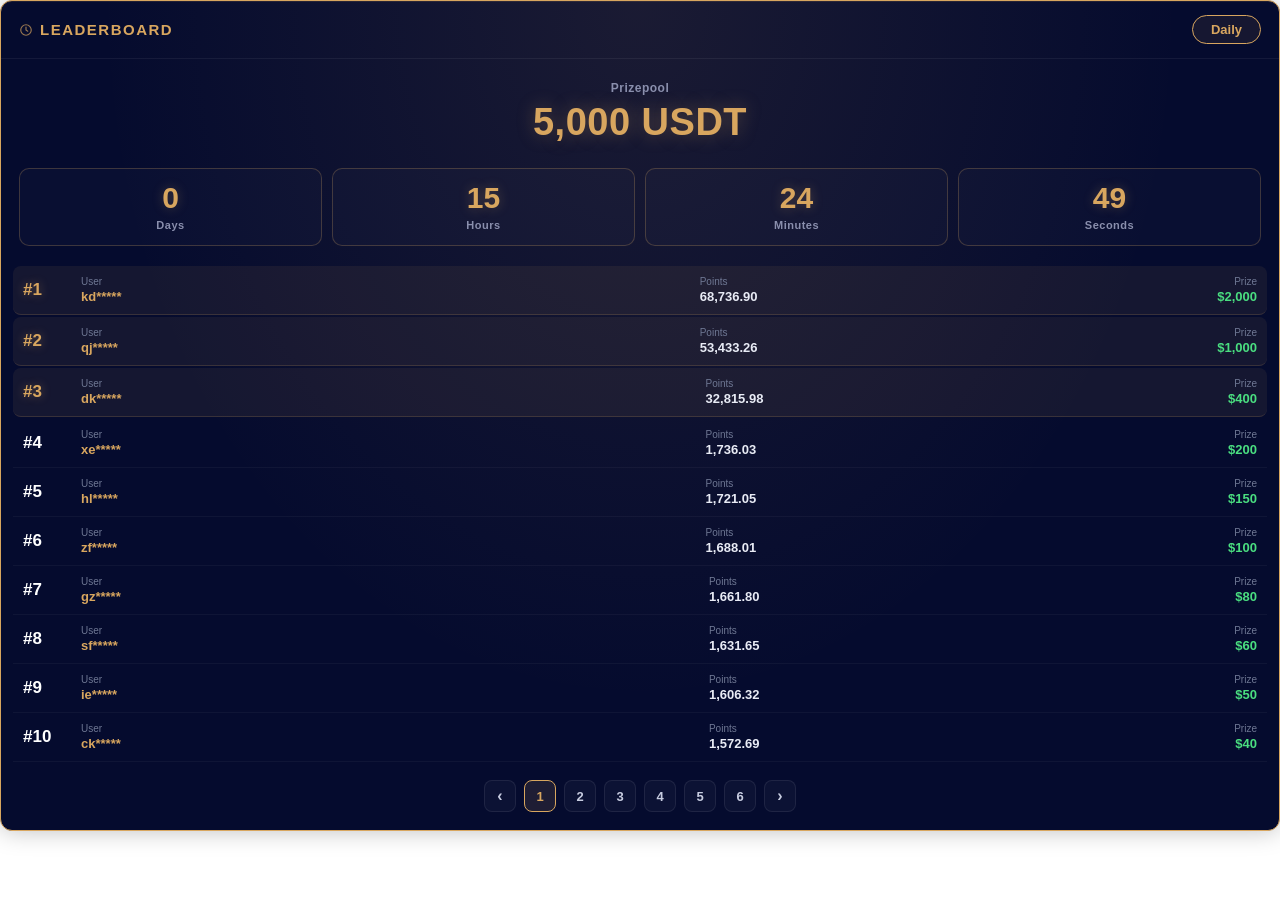
==== leaderboard.html @ 897c6dd2 "Add daily leaderboard page with random winners and countdown" ====
<!doctype html>
<html lang="en">
  <head>
    <meta charset="UTF-8" />
    <meta name="viewport" content="width=device-width, initial-scale=1.0" />
    <title>Leaderboard</title>
    <style>
      * {
        box-sizing: border-box;
        margin: 0;
        padding: 0;
      }

      html,
      body {
        width: 100%;
        min-height: 100%;
      }

      body {
        font-family: -apple-system, BlinkMacSystemFont, "Segoe UI", sans-serif;
        background: transparent;
        color: #fff;
      }

      .board {
        position: relative;
        background:
          radial-gradient(
            ellipse at top,
            rgba(216, 166, 95, 0.1) 0%,
            transparent 60%
          ),
          #050b2e;
        border: 1px solid #d8a65f;
        border-radius: 12px;
        overflow: hidden;
        width: 100%;
        min-height: 100%;
        display: flex;
        flex-direction: column;
        box-shadow:
          inset 0 1px 0 rgba(216, 166, 95, 0.12),
          0 0 24px rgba(0, 0, 0, 0.25);
      }

      /* ---------- Header ---------- */
      .board-header {
        display: flex;
        align-items: center;
        justify-content: space-between;
        gap: 12px;
        padding: clamp(10px, 2vw, 14px) clamp(12px, 3vw, 18px);
        border-bottom: 1px solid rgba(255, 255, 255, 0.06);
      }

      .board-title {
        display: flex;
        align-items: center;
        gap: 7px;
        font-size: clamp(12px, 2.8vw, 15px);
        font-weight: 700;
        letter-spacing: 1.5px;
        color: #d8a65f;
        text-transform: uppercase;
      }

      .board-title svg {
        width: 14px;
        height: 14px;
        stroke: #d8a65f;
        opacity: 0.7;
      }

      .daily-pill {
        font-size: clamp(11px, 2.4vw, 13px);
        font-weight: 600;
        color: #d8a65f;
        background: rgba(216, 166, 95, 0.08);
        border: 1px solid #d8a65f;
        border-radius: 999px;
        padding: clamp(4px, 1vw, 6px) clamp(12px, 3vw, 18px);
      }

      /* ---------- Prizepool ---------- */
      .prizepool {
        text-align: center;
        padding: clamp(14px, 3vw, 22px) 0 clamp(8px, 2vw, 12px);
      }

      .prizepool .label {
        font-size: clamp(10px, 2.2vw, 12px);
        font-weight: 600;
        letter-spacing: 0.5px;
        color: #8a8fad;
        margin-bottom: 6px;
      }

      .prizepool .amount {
        font-size: clamp(26px, 7vw, 38px);
        font-weight: 800;
        letter-spacing: 0.5px;
        color: #d8a65f;
        text-shadow: 0 0 18px rgba(216, 166, 95, 0.35);
      }

      /* ---------- Countdown ---------- */
      .countdown {
        display: grid;
        grid-template-columns: repeat(4, 1fr);
        gap: clamp(6px, 1.6vw, 10px);
        padding: clamp(8px, 2vw, 12px) clamp(12px, 3vw, 18px) clamp(14px, 3vw, 20px);
      }

      .cd-box {
        background: rgba(255, 255, 255, 0.02);
        border: 1px solid rgba(216, 166, 95, 0.25);
        border-radius: 10px;
        padding: clamp(8px, 2vw, 14px) 4px;
        text-align: center;
      }

      .cd-num {
        font-size: clamp(20px, 5.5vw, 30px);
        font-weight: 800;
        color: #d8a65f;
        line-height: 1;
        text-shadow: 0 0 12px rgba(216, 166, 95, 0.3);
      }

      .cd-label {
        margin-top: 6px;
        font-size: clamp(9px, 2vw, 11px);
        font-weight: 600;
        letter-spacing: 0.5px;
        color: #8a8fad;
      }

      /* ---------- List ---------- */
      .list {
        display: flex;
        flex-direction: column;
        padding: 0 clamp(8px, 2vw, 12px);
      }

      .row {
        display: grid;
        grid-template-columns: clamp(34px, 9vw, 46px) 1.2fr 1fr auto;
        align-items: center;
        gap: clamp(6px, 1.6vw, 12px);
        padding: clamp(7px, 1.6vw, 10px) clamp(6px, 1.5vw, 10px);
        border-bottom: 1px solid rgba(255, 255, 255, 0.04);
      }

      .row.top {
        background: rgba(216, 166, 95, 0.08);
        border-radius: 8px;
        border-bottom: 1px solid rgba(216, 166, 95, 0.18);
        margin-bottom: 2px;
      }

      .rank {
        font-size: clamp(13px, 3vw, 17px);
        font-weight: 800;
        color: #fff;
      }
      .row.top .rank {
        color: #d8a65f;
        text-shadow: 0 0 10px rgba(216, 166, 95, 0.4);
      }

      .cell-label {
        font-size: clamp(8px, 1.8vw, 10px);
        font-weight: 500;
        color: #6f7894;
        margin-bottom: 2px;
      }

      .cell-value {
        font-size: clamp(11px, 2.5vw, 13px);
        font-weight: 700;
        color: #e8ebf5;
        white-space: nowrap;
      }

      .col-user .cell-value {
        color: #d8a65f;
      }

      .col-prize {
        text-align: right;
      }
      .col-prize .cell-label {
        text-align: right;
      }
      .col-prize .cell-value {
        color: #4ade80;
      }

      /* ---------- Pagination ---------- */
      .pagination {
        display: flex;
        align-items: center;
        justify-content: center;
        gap: clamp(4px, 1.4vw, 8px);
        padding: clamp(12px, 3vw, 18px);
      }

      .page-btn {
        min-width: clamp(26px, 7vw, 32px);
        height: clamp(26px, 7vw, 32px);
        display: flex;
        align-items: center;
        justify-content: center;
        font-size: clamp(11px, 2.4vw, 13px);
        font-weight: 600;
        color: #c7cce0;
        background: rgba(255, 255, 255, 0.03);
        border: 1px solid rgba(255, 255, 255, 0.08);
        border-radius: 8px;
        cursor: pointer;
        user-select: none;
        transition: all 0.15s ease;
      }

      .page-btn:hover {
        border-color: rgba(216, 166, 95, 0.5);
        color: #fff;
      }

      .page-btn.active {
        background: rgba(216, 166, 95, 0.12);
        border-color: #d8a65f;
        color: #d8a65f;
      }

      .page-btn.arrow {
        font-size: clamp(13px, 3vw, 16px);
      }
    </style>
  </head>
  <body>
    <div class="board">
      <div class="board-header">
        <div class="board-title">
          <svg viewBox="0 0 24 24" fill="none" stroke-width="2"
            stroke-linecap="round" stroke-linejoin="round">
            <circle cx="12" cy="12" r="9" />
            <path d="M12 7v5l3 2" />
          </svg>
          Leaderboard
        </div>
        <div class="daily-pill">Daily</div>
      </div>

      <div class="prizepool">
        <div class="label">Prizepool</div>
        <div class="amount">5,000 USDT</div>
      </div>

      <div class="countdown">
        <div class="cd-box">
          <div class="cd-num" id="cd-days">0</div>
          <div class="cd-label">Days</div>
        </div>
        <div class="cd-box">
          <div class="cd-num" id="cd-hours">00</div>
          <div class="cd-label">Hours</div>
        </div>
        <div class="cd-box">
          <div class="cd-num" id="cd-mins">00</div>
          <div class="cd-label">Minutes</div>
        </div>
        <div class="cd-box">
          <div class="cd-num" id="cd-secs">00</div>
          <div class="cd-label">Seconds</div>
        </div>
      </div>

      <div class="list" id="list"></div>

      <div class="pagination" id="pagination"></div>
    </div>

    <script>
      const TOTAL = 60; // total ranked winners
      const PER_PAGE = 10;
      const PAGES = 6;
      const TR_OFFSET = 3 * 60 * 60 * 1000; // Turkey = UTC+3 (no DST)

      let entries = [];
      let currentPage = 1;
      let resetAt = nextResetTime();

      // ---------- helpers ----------
      function rand(min, max) {
        return Math.random() * (max - min) + min;
      }

      function randLetter() {
        return String.fromCharCode(97 + Math.floor(Math.random() * 26));
      }

      function maskName() {
        return randLetter() + randLetter() + "*****";
      }

      function prizeFor(rank) {
        const map = { 1: 2000, 2: 1000, 3: 400, 4: 200, 5: 150, 6: 100, 7: 80, 8: 60, 9: 50, 10: 40 };
        return map[rank] || 40;
      }

      function fmtPoints(n) {
        return n.toLocaleString("en-US", {
          minimumFractionDigits: 2,
          maximumFractionDigits: 2,
        });
      }

      function pad2(n) {
        return String(n).padStart(2, "0");
      }

      // ---------- data ----------
      function generateEntries() {
        const points = [];

        // Top 3 — much higher, descending
        let p = rand(60000, 70000);
        for (let i = 0; i < 3; i++) {
          points.push(p);
          p -= rand(15000, 24000);
        }

        // The rest — descending with a floor
        let q = rand(1700, 2000);
        for (let i = 3; i < TOTAL; i++) {
          points.push(q);
          q -= rand(12, 45);
          if (q < 300) q = rand(300, 520);
        }

        entries = points.map((pt, idx) => ({
          rank: idx + 1,
          name: maskName(),
          points: Math.max(pt, 0),
          prize: prizeFor(idx + 1),
        }));
      }

      // ---------- render ----------
      function rowHTML(e, isTop) {
        return `
          <div class="row${isTop ? " top" : ""}">
            <div class="rank">#${e.rank}</div>
            <div class="col-user">
              <div class="cell-label">User</div>
              <div class="cell-value">${e.name}</div>
            </div>
            <div class="col-points">
              <div class="cell-label">Points</div>
              <div class="cell-value">${fmtPoints(e.points)}</div>
            </div>
            <div class="col-prize">
              <div class="cell-label">Prize</div>
              <div class="cell-value">$${e.prize.toLocaleString("en-US")}</div>
            </div>
          </div>`;
      }

      function renderList() {
        const list = document.getElementById("list");
        let html = "";

        // Top 3 podium — always pinned
        for (let i = 0; i < 3; i++) html += rowHTML(entries[i], true);

        // Current page slice, skipping the pinned top 3
        const start = (currentPage - 1) * PER_PAGE;
        const slice = entries.slice(start, start + PER_PAGE);
        for (const e of slice) {
          if (e.rank > 3) html += rowHTML(e, false);
        }

        list.innerHTML = html;
      }

      function renderPagination() {
        const pag = document.getElementById("pagination");
        let html = `<div class="page-btn arrow" data-go="prev">&lsaquo;</div>`;
        for (let p = 1; p <= PAGES; p++) {
          html += `<div class="page-btn${p === currentPage ? " active" : ""}" data-page="${p}">${p}</div>`;
        }
        html += `<div class="page-btn arrow" data-go="next">&rsaquo;</div>`;
        pag.innerHTML = html;

        pag.querySelectorAll(".page-btn").forEach((btn) => {
          btn.addEventListener("click", () => {
            if (btn.dataset.page) currentPage = Number(btn.dataset.page);
            else if (btn.dataset.go === "prev") currentPage = Math.max(1, currentPage - 1);
            else if (btn.dataset.go === "next") currentPage = Math.min(PAGES, currentPage + 1);
            renderList();
            renderPagination();
          });
        });
      }

      // ---------- countdown (resets daily at Turkey 00:00) ----------
      function nextResetTime() {
        const ist = new Date(Date.now() + TR_OFFSET);
        const target = Date.UTC(
          ist.getUTCFullYear(),
          ist.getUTCMonth(),
          ist.getUTCDate() + 1,
          0, 0, 0, 0,
        );
        return target - TR_OFFSET;
      }

      function tick() {
        let diff = resetAt - Date.now();

        if (diff <= 0) {
          // New day — regenerate the list and reset the timer
          generateEntries();
          currentPage = 1;
          resetAt = nextResetTime();
          diff = resetAt - Date.now();
          renderList();
          renderPagination();
        }

        const totalSec = Math.floor(diff / 1000);
        document.getElementById("cd-days").textContent = Math.floor(totalSec / 86400);
        document.getElementById("cd-hours").textContent = pad2(Math.floor(totalSec / 3600) % 24);
        document.getElementById("cd-mins").textContent = pad2(Math.floor(totalSec / 60) % 60);
        document.getElementById("cd-secs").textContent = pad2(totalSec % 60);
      }

      // ---------- init ----------
      generateEntries();
      renderList();
      renderPagination();
      tick();
      setInterval(tick, 1000);
    </script>
  </body>
</html>
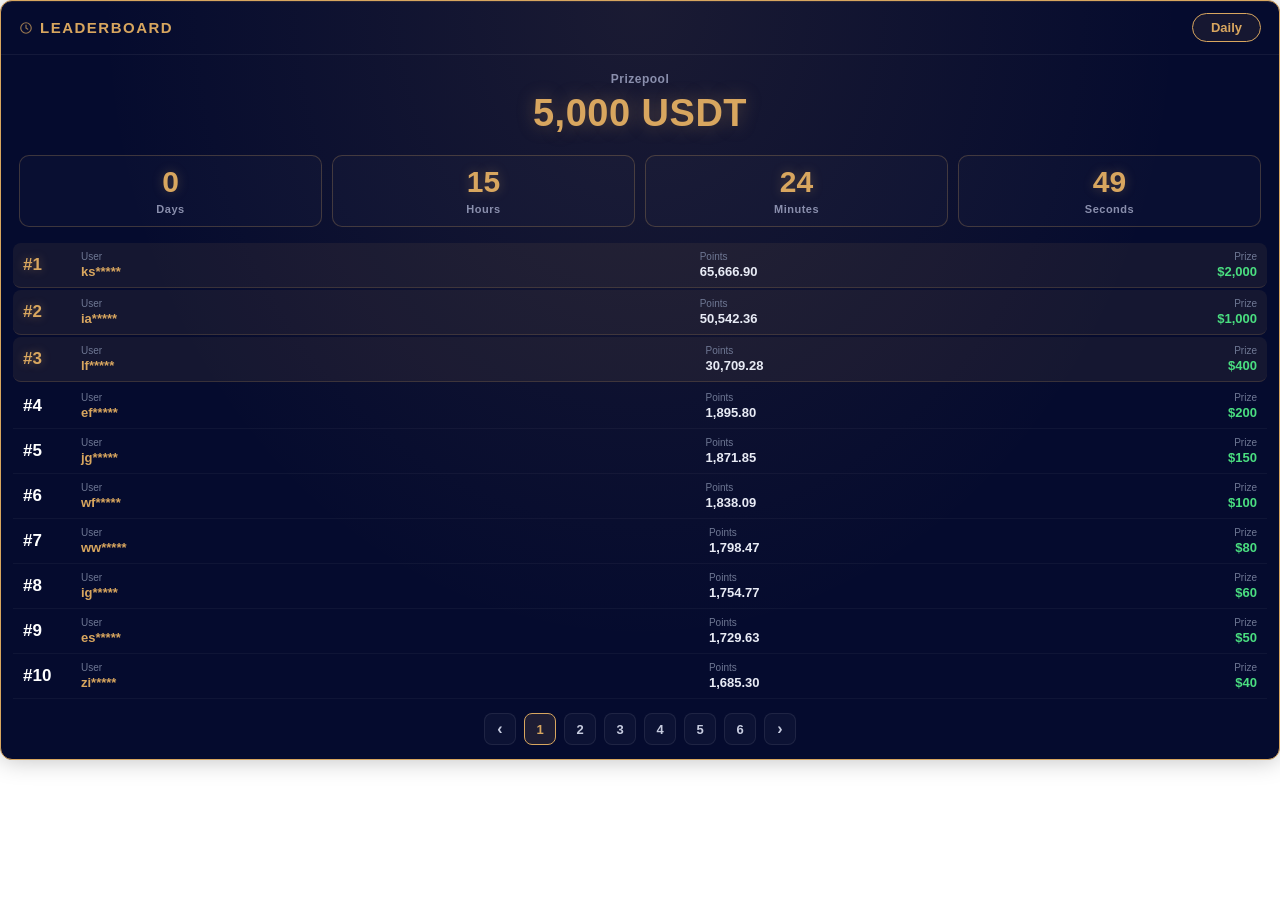
==== commit 4a4d819f: "Tighten leaderboard heights and spacing" ====
--- a/leaderboard.html
+++ b/leaderboard.html
@@ -50,7 +50,7 @@
         align-items: center;
         justify-content: space-between;
         gap: 12px;
-        padding: clamp(10px, 2vw, 14px) clamp(12px, 3vw, 18px);
+        padding: clamp(8px, 1.7vw, 12px) clamp(12px, 3vw, 18px);
         border-bottom: 1px solid rgba(255, 255, 255, 0.06);
       }
 
@@ -85,7 +85,7 @@
       /* ---------- Prizepool ---------- */
       .prizepool {
         text-align: center;
-        padding: clamp(14px, 3vw, 22px) 0 clamp(8px, 2vw, 12px);
+        padding: clamp(11px, 2.4vw, 17px) 0 clamp(6px, 1.6vw, 10px);
       }
 
       .prizepool .label {
@@ -109,14 +109,14 @@
         display: grid;
         grid-template-columns: repeat(4, 1fr);
         gap: clamp(6px, 1.6vw, 10px);
-        padding: clamp(8px, 2vw, 12px) clamp(12px, 3vw, 18px) clamp(14px, 3vw, 20px);
+        padding: clamp(6px, 1.6vw, 10px) clamp(12px, 3vw, 18px) clamp(11px, 2.4vw, 16px);
       }
 
       .cd-box {
         background: rgba(255, 255, 255, 0.02);
         border: 1px solid rgba(216, 166, 95, 0.25);
         border-radius: 10px;
-        padding: clamp(8px, 2vw, 14px) 4px;
+        padding: clamp(6px, 1.6vw, 11px) 4px;
         text-align: center;
       }
 
@@ -148,7 +148,7 @@
         grid-template-columns: clamp(34px, 9vw, 46px) 1.2fr 1fr auto;
         align-items: center;
         gap: clamp(6px, 1.6vw, 12px);
-        padding: clamp(7px, 1.6vw, 10px) clamp(6px, 1.5vw, 10px);
+        padding: clamp(5px, 1.3vw, 8px) clamp(6px, 1.5vw, 10px);
         border-bottom: 1px solid rgba(255, 255, 255, 0.04);
       }
 
@@ -203,7 +203,7 @@
         align-items: center;
         justify-content: center;
         gap: clamp(4px, 1.4vw, 8px);
-        padding: clamp(12px, 3vw, 18px);
+        padding: clamp(9px, 2.2vw, 14px);
       }
 
       .page-btn {
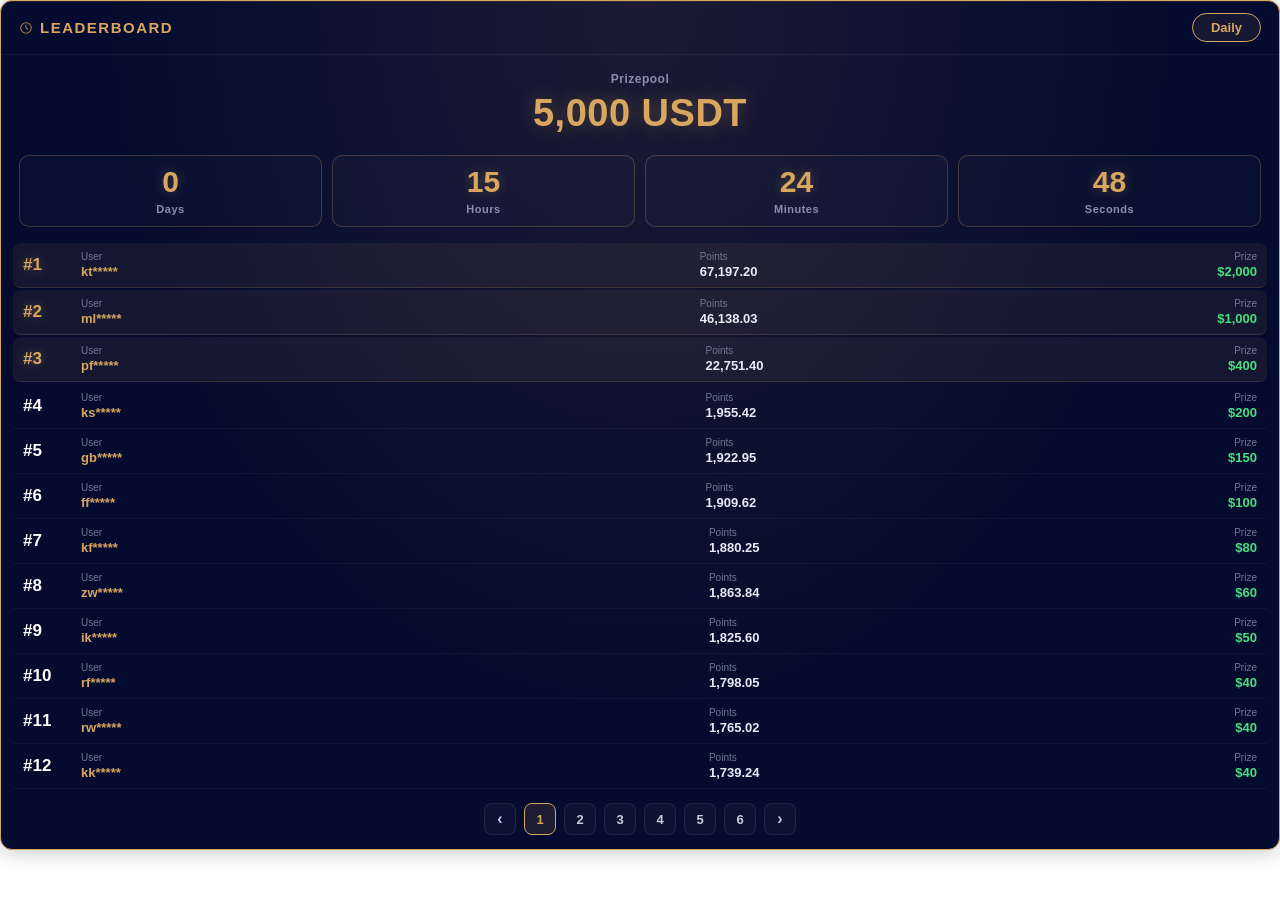
==== commit baedba4a: "Show 9 winners per leaderboard page" ====
--- a/leaderboard.html
+++ b/leaderboard.html
@@ -283,9 +283,9 @@
     </div>
 
     <script>
-      const TOTAL = 60; // total ranked winners
-      const PER_PAGE = 10;
+      const PER_PAGE = 9; // winners shown per page (below the top-3 podium)
       const PAGES = 6;
+      const TOTAL = 3 + PER_PAGE * PAGES; // 3 pinned podium + 6 pages of 9
       const TR_OFFSET = 3 * 60 * 60 * 1000; // Turkey = UTC+3 (no DST)
 
       let entries = [];
@@ -375,12 +375,11 @@
         // Top 3 podium — always pinned
         for (let i = 0; i < 3; i++) html += rowHTML(entries[i], true);
 
-        // Current page slice, skipping the pinned top 3
+        // Current page slice from the non-podium ranks (9 per page)
+        const listEntries = entries.slice(3);
         const start = (currentPage - 1) * PER_PAGE;
-        const slice = entries.slice(start, start + PER_PAGE);
-        for (const e of slice) {
-          if (e.rank > 3) html += rowHTML(e, false);
-        }
+        const slice = listEntries.slice(start, start + PER_PAGE);
+        for (const e of slice) html += rowHTML(e, false);
 
         list.innerHTML = html;
       }
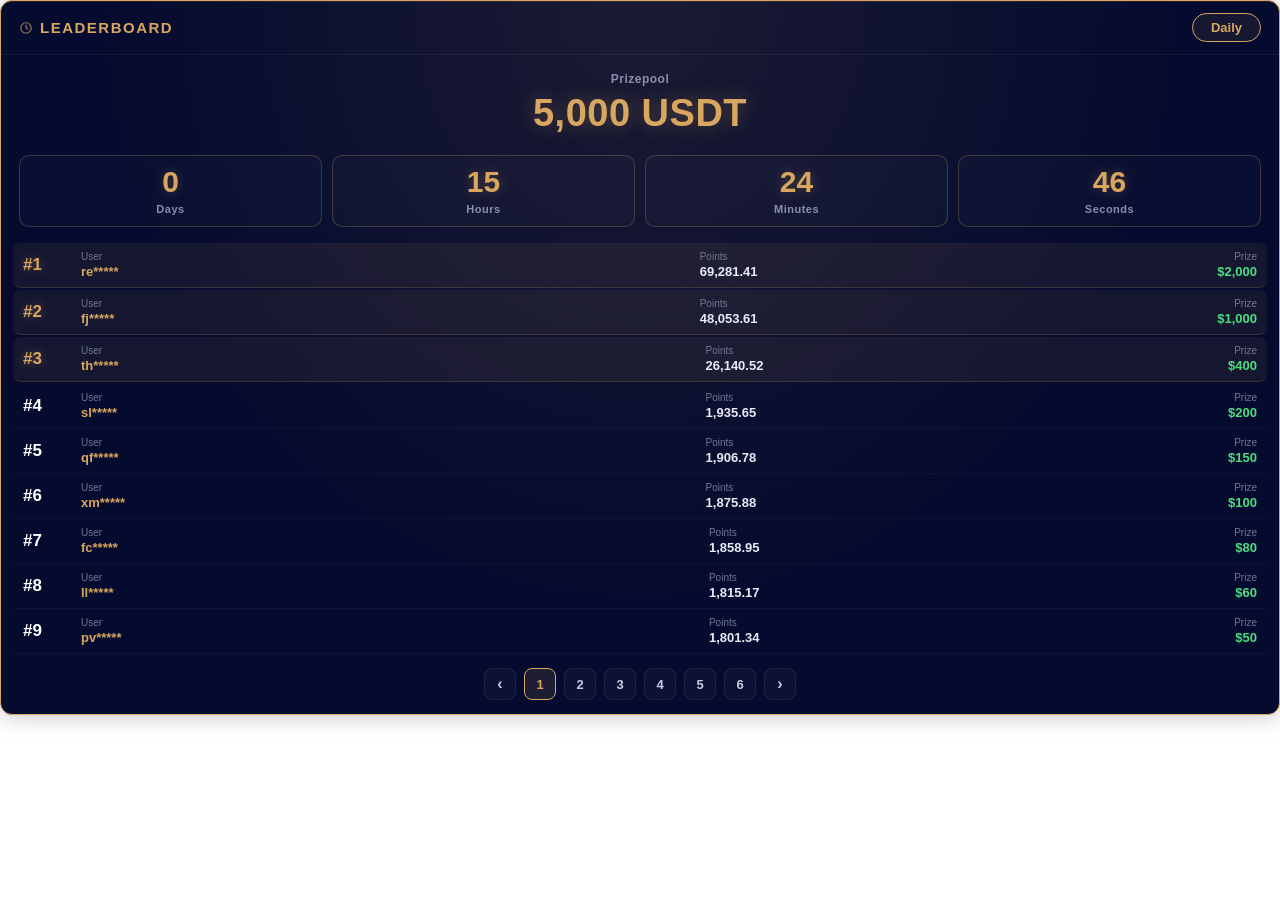
==== commit 96c63d3c: "Show 9 total per leaderboard page (3 podium + 6)" ====
--- a/leaderboard.html
+++ b/leaderboard.html
@@ -283,9 +283,9 @@
     </div>
 
     <script>
-      const PER_PAGE = 9; // winners shown per page (below the top-3 podium)
+      const PER_PAGE = 6; // list rows below the podium (3 podium + 6 = 9 per page)
       const PAGES = 6;
-      const TOTAL = 3 + PER_PAGE * PAGES; // 3 pinned podium + 6 pages of 9
+      const TOTAL = 3 + PER_PAGE * PAGES; // 3 pinned podium + 6 pages of 6
       const TR_OFFSET = 3 * 60 * 60 * 1000; // Turkey = UTC+3 (no DST)
 
       let entries = [];
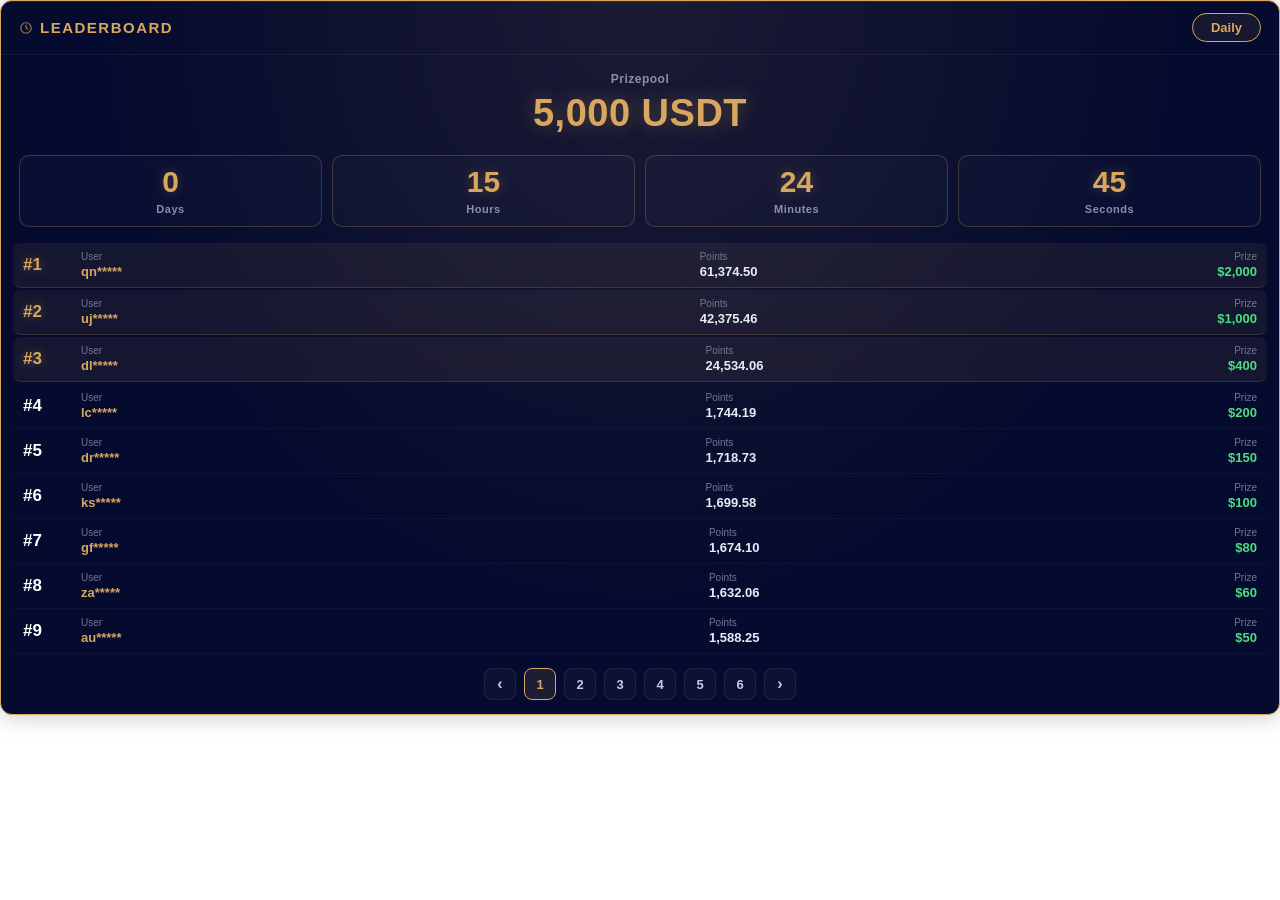
==== commit 2de77d12: "Flat pagination: 9 winners per page, no pinned podium" ====
--- a/leaderboard.html
+++ b/leaderboard.html
@@ -283,9 +283,9 @@
     </div>
 
     <script>
-      const PER_PAGE = 6; // list rows below the podium (3 podium + 6 = 9 per page)
+      const PER_PAGE = 9; // 9 winners per page, numbers keep going
       const PAGES = 6;
-      const TOTAL = 3 + PER_PAGE * PAGES; // 3 pinned podium + 6 pages of 6
+      const TOTAL = PER_PAGE * PAGES; // 6 pages of 9
       const TR_OFFSET = 3 * 60 * 60 * 1000; // Turkey = UTC+3 (no DST)
 
       let entries = [];
@@ -372,14 +372,10 @@
         const list = document.getElementById("list");
         let html = "";
 
-        // Top 3 podium — always pinned
-        for (let i = 0; i < 3; i++) html += rowHTML(entries[i], true);
-
-        // Current page slice from the non-podium ranks (9 per page)
-        const listEntries = entries.slice(3);
+        // Current page slice — 9 per page, ranks keep going across pages
         const start = (currentPage - 1) * PER_PAGE;
-        const slice = listEntries.slice(start, start + PER_PAGE);
-        for (const e of slice) html += rowHTML(e, false);
+        const slice = entries.slice(start, start + PER_PAGE);
+        for (const e of slice) html += rowHTML(e, e.rank <= 3);
 
         list.innerHTML = html;
       }
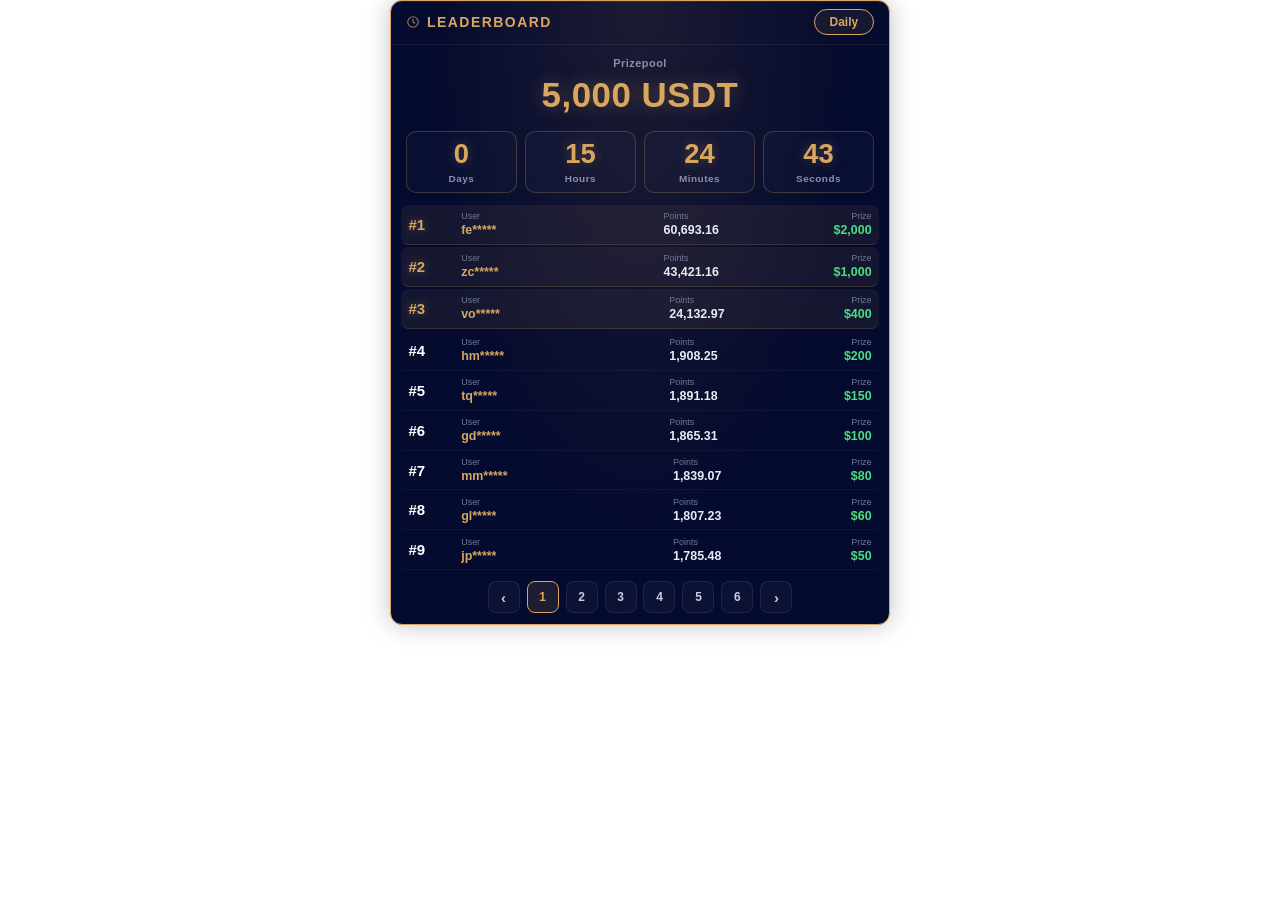
==== commit 6425e182: "Fix leaderboard desktop scroll: container-query sizing, stable height" ====
--- a/leaderboard.html
+++ b/leaderboard.html
@@ -36,7 +36,10 @@
         border-radius: 12px;
         overflow: hidden;
         width: 100%;
+        max-width: 500px;
+        margin: 0 auto;
         min-height: 100%;
+        container-type: inline-size;
         display: flex;
         flex-direction: column;
         box-shadow:
@@ -50,7 +53,7 @@
         align-items: center;
         justify-content: space-between;
         gap: 12px;
-        padding: clamp(8px, 1.7vw, 12px) clamp(12px, 3vw, 18px);
+        padding: clamp(8px, 1.7cqw, 12px) clamp(12px, 3cqw, 18px);
         border-bottom: 1px solid rgba(255, 255, 255, 0.06);
       }
 
@@ -58,7 +61,7 @@
         display: flex;
         align-items: center;
         gap: 7px;
-        font-size: clamp(12px, 2.8vw, 15px);
+        font-size: clamp(12px, 2.8cqw, 15px);
         font-weight: 700;
         letter-spacing: 1.5px;
         color: #d8a65f;
@@ -73,23 +76,23 @@
       }
 
       .daily-pill {
-        font-size: clamp(11px, 2.4vw, 13px);
+        font-size: clamp(11px, 2.4cqw, 13px);
         font-weight: 600;
         color: #d8a65f;
         background: rgba(216, 166, 95, 0.08);
         border: 1px solid #d8a65f;
         border-radius: 999px;
-        padding: clamp(4px, 1vw, 6px) clamp(12px, 3vw, 18px);
+        padding: clamp(4px, 1cqw, 6px) clamp(12px, 3cqw, 18px);
       }
 
       /* ---------- Prizepool ---------- */
       .prizepool {
         text-align: center;
-        padding: clamp(11px, 2.4vw, 17px) 0 clamp(6px, 1.6vw, 10px);
+        padding: clamp(11px, 2.4cqw, 17px) 0 clamp(6px, 1.6cqw, 10px);
       }
 
       .prizepool .label {
-        font-size: clamp(10px, 2.2vw, 12px);
+        font-size: clamp(10px, 2.2cqw, 12px);
         font-weight: 600;
         letter-spacing: 0.5px;
         color: #8a8fad;
@@ -97,7 +100,7 @@
       }
 
       .prizepool .amount {
-        font-size: clamp(26px, 7vw, 38px);
+        font-size: clamp(26px, 7cqw, 38px);
         font-weight: 800;
         letter-spacing: 0.5px;
         color: #d8a65f;
@@ -108,20 +111,20 @@
       .countdown {
         display: grid;
         grid-template-columns: repeat(4, 1fr);
-        gap: clamp(6px, 1.6vw, 10px);
-        padding: clamp(6px, 1.6vw, 10px) clamp(12px, 3vw, 18px) clamp(11px, 2.4vw, 16px);
+        gap: clamp(6px, 1.6cqw, 10px);
+        padding: clamp(6px, 1.6cqw, 10px) clamp(12px, 3cqw, 18px) clamp(11px, 2.4cqw, 16px);
       }
 
       .cd-box {
         background: rgba(255, 255, 255, 0.02);
         border: 1px solid rgba(216, 166, 95, 0.25);
         border-radius: 10px;
-        padding: clamp(6px, 1.6vw, 11px) 4px;
+        padding: clamp(6px, 1.6cqw, 11px) 4px;
         text-align: center;
       }
 
       .cd-num {
-        font-size: clamp(20px, 5.5vw, 30px);
+        font-size: clamp(20px, 5.5cqw, 30px);
         font-weight: 800;
         color: #d8a65f;
         line-height: 1;
@@ -130,7 +133,7 @@
 
       .cd-label {
         margin-top: 6px;
-        font-size: clamp(9px, 2vw, 11px);
+        font-size: clamp(9px, 2cqw, 11px);
         font-weight: 600;
         letter-spacing: 0.5px;
         color: #8a8fad;
@@ -140,15 +143,15 @@
       .list {
         display: flex;
         flex-direction: column;
-        padding: 0 clamp(8px, 2vw, 12px);
+        padding: 0 clamp(8px, 2cqw, 12px);
       }
 
       .row {
         display: grid;
-        grid-template-columns: clamp(34px, 9vw, 46px) 1.2fr 1fr auto;
+        grid-template-columns: clamp(34px, 9cqw, 46px) 1.2fr 1fr auto;
         align-items: center;
-        gap: clamp(6px, 1.6vw, 12px);
-        padding: clamp(5px, 1.3vw, 8px) clamp(6px, 1.5vw, 10px);
+        gap: clamp(6px, 1.6cqw, 12px);
+        padding: clamp(5px, 1.3cqw, 8px) clamp(6px, 1.5cqw, 10px);
         border-bottom: 1px solid rgba(255, 255, 255, 0.04);
       }
 
@@ -160,7 +163,7 @@
       }
 
       .rank {
-        font-size: clamp(13px, 3vw, 17px);
+        font-size: clamp(13px, 3cqw, 17px);
         font-weight: 800;
         color: #fff;
       }
@@ -170,14 +173,14 @@
       }
 
       .cell-label {
-        font-size: clamp(8px, 1.8vw, 10px);
+        font-size: clamp(8px, 1.8cqw, 10px);
         font-weight: 500;
         color: #6f7894;
         margin-bottom: 2px;
       }
 
       .cell-value {
-        font-size: clamp(11px, 2.5vw, 13px);
+        font-size: clamp(11px, 2.5cqw, 13px);
         font-weight: 700;
         color: #e8ebf5;
         white-space: nowrap;
@@ -202,17 +205,17 @@
         display: flex;
         align-items: center;
         justify-content: center;
-        gap: clamp(4px, 1.4vw, 8px);
-        padding: clamp(9px, 2.2vw, 14px);
+        gap: clamp(4px, 1.4cqw, 8px);
+        padding: clamp(9px, 2.2cqw, 14px);
       }
 
       .page-btn {
-        min-width: clamp(26px, 7vw, 32px);
-        height: clamp(26px, 7vw, 32px);
+        min-width: clamp(26px, 7cqw, 32px);
+        height: clamp(26px, 7cqw, 32px);
         display: flex;
         align-items: center;
         justify-content: center;
-        font-size: clamp(11px, 2.4vw, 13px);
+        font-size: clamp(11px, 2.4cqw, 13px);
         font-weight: 600;
         color: #c7cce0;
         background: rgba(255, 255, 255, 0.03);
@@ -235,7 +238,7 @@
       }
 
       .page-btn.arrow {
-        font-size: clamp(13px, 3vw, 16px);
+        font-size: clamp(13px, 3cqw, 16px);
       }
     </style>
   </head>
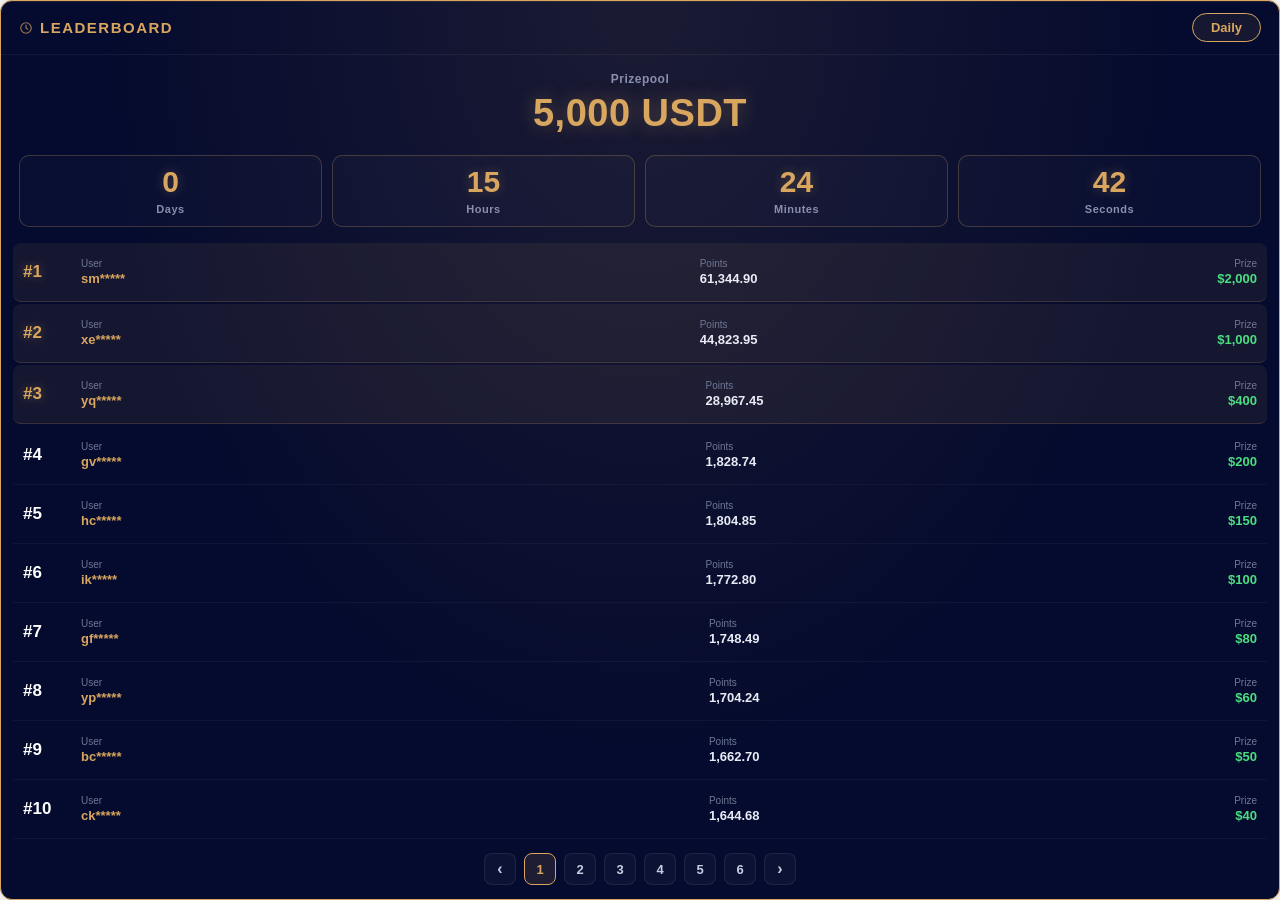
==== commit 27814b5e: "Lock both feeds to 10 flex-filled rows with matching heights" ====
--- a/leaderboard.html
+++ b/leaderboard.html
@@ -14,7 +14,7 @@
       html,
       body {
         width: 100%;
-        min-height: 100%;
+        height: 100%;
       }
 
       body {
@@ -36,10 +36,7 @@
         border-radius: 12px;
         overflow: hidden;
         width: 100%;
-        max-width: 500px;
-        margin: 0 auto;
-        min-height: 100%;
-        container-type: inline-size;
+        height: 100%;
         display: flex;
         flex-direction: column;
         box-shadow:
@@ -53,7 +50,7 @@
         align-items: center;
         justify-content: space-between;
         gap: 12px;
-        padding: clamp(8px, 1.7cqw, 12px) clamp(12px, 3cqw, 18px);
+        padding: clamp(8px, 1.7vw, 12px) clamp(12px, 3vw, 18px);
         border-bottom: 1px solid rgba(255, 255, 255, 0.06);
       }
 
@@ -61,7 +58,7 @@
         display: flex;
         align-items: center;
         gap: 7px;
-        font-size: clamp(12px, 2.8cqw, 15px);
+        font-size: clamp(12px, 2.8vw, 15px);
         font-weight: 700;
         letter-spacing: 1.5px;
         color: #d8a65f;
@@ -76,23 +73,23 @@
       }
 
       .daily-pill {
-        font-size: clamp(11px, 2.4cqw, 13px);
+        font-size: clamp(11px, 2.4vw, 13px);
         font-weight: 600;
         color: #d8a65f;
         background: rgba(216, 166, 95, 0.08);
         border: 1px solid #d8a65f;
         border-radius: 999px;
-        padding: clamp(4px, 1cqw, 6px) clamp(12px, 3cqw, 18px);
+        padding: clamp(4px, 1vw, 6px) clamp(12px, 3vw, 18px);
       }
 
       /* ---------- Prizepool ---------- */
       .prizepool {
         text-align: center;
-        padding: clamp(11px, 2.4cqw, 17px) 0 clamp(6px, 1.6cqw, 10px);
+        padding: clamp(11px, 2.4vw, 17px) 0 clamp(6px, 1.6vw, 10px);
       }
 
       .prizepool .label {
-        font-size: clamp(10px, 2.2cqw, 12px);
+        font-size: clamp(10px, 2.2vw, 12px);
         font-weight: 600;
         letter-spacing: 0.5px;
         color: #8a8fad;
@@ -100,7 +97,7 @@
       }
 
       .prizepool .amount {
-        font-size: clamp(26px, 7cqw, 38px);
+        font-size: clamp(26px, 7vw, 38px);
         font-weight: 800;
         letter-spacing: 0.5px;
         color: #d8a65f;
@@ -111,20 +108,20 @@
       .countdown {
         display: grid;
         grid-template-columns: repeat(4, 1fr);
-        gap: clamp(6px, 1.6cqw, 10px);
-        padding: clamp(6px, 1.6cqw, 10px) clamp(12px, 3cqw, 18px) clamp(11px, 2.4cqw, 16px);
+        gap: clamp(6px, 1.6vw, 10px);
+        padding: clamp(6px, 1.6vw, 10px) clamp(12px, 3vw, 18px) clamp(11px, 2.4vw, 16px);
       }
 
       .cd-box {
         background: rgba(255, 255, 255, 0.02);
         border: 1px solid rgba(216, 166, 95, 0.25);
         border-radius: 10px;
-        padding: clamp(6px, 1.6cqw, 11px) 4px;
+        padding: clamp(6px, 1.6vw, 11px) 4px;
         text-align: center;
       }
 
       .cd-num {
-        font-size: clamp(20px, 5.5cqw, 30px);
+        font-size: clamp(20px, 5.5vw, 30px);
         font-weight: 800;
         color: #d8a65f;
         line-height: 1;
@@ -133,7 +130,7 @@
 
       .cd-label {
         margin-top: 6px;
-        font-size: clamp(9px, 2cqw, 11px);
+        font-size: clamp(9px, 2vw, 11px);
         font-weight: 600;
         letter-spacing: 0.5px;
         color: #8a8fad;
@@ -141,17 +138,22 @@
 
       /* ---------- List ---------- */
       .list {
+        flex: 1;
+        min-height: 0;
+        overflow: hidden;
         display: flex;
         flex-direction: column;
-        padding: 0 clamp(8px, 2cqw, 12px);
+        padding: 0 clamp(8px, 2vw, 12px);
       }
 
       .row {
+        flex: 1 1 0;
+        min-height: 0;
         display: grid;
-        grid-template-columns: clamp(34px, 9cqw, 46px) 1.2fr 1fr auto;
+        grid-template-columns: clamp(34px, 9vw, 46px) 1.2fr 1fr auto;
         align-items: center;
-        gap: clamp(6px, 1.6cqw, 12px);
-        padding: clamp(5px, 1.3cqw, 8px) clamp(6px, 1.5cqw, 10px);
+        gap: clamp(6px, 1.6vw, 12px);
+        padding: 0 clamp(6px, 1.5vw, 10px);
         border-bottom: 1px solid rgba(255, 255, 255, 0.04);
       }
 
@@ -163,7 +165,7 @@
       }
 
       .rank {
-        font-size: clamp(13px, 3cqw, 17px);
+        font-size: clamp(13px, 3vw, 17px);
         font-weight: 800;
         color: #fff;
       }
@@ -173,14 +175,14 @@
       }
 
       .cell-label {
-        font-size: clamp(8px, 1.8cqw, 10px);
+        font-size: clamp(8px, 1.8vw, 10px);
         font-weight: 500;
         color: #6f7894;
         margin-bottom: 2px;
       }
 
       .cell-value {
-        font-size: clamp(11px, 2.5cqw, 13px);
+        font-size: clamp(11px, 2.5vw, 13px);
         font-weight: 700;
         color: #e8ebf5;
         white-space: nowrap;
@@ -205,17 +207,17 @@
         display: flex;
         align-items: center;
         justify-content: center;
-        gap: clamp(4px, 1.4cqw, 8px);
-        padding: clamp(9px, 2.2cqw, 14px);
+        gap: clamp(4px, 1.4vw, 8px);
+        padding: clamp(9px, 2.2vw, 14px);
       }
 
       .page-btn {
-        min-width: clamp(26px, 7cqw, 32px);
-        height: clamp(26px, 7cqw, 32px);
+        min-width: clamp(26px, 7vw, 32px);
+        height: clamp(26px, 7vw, 32px);
         display: flex;
         align-items: center;
         justify-content: center;
-        font-size: clamp(11px, 2.4cqw, 13px);
+        font-size: clamp(11px, 2.4vw, 13px);
         font-weight: 600;
         color: #c7cce0;
         background: rgba(255, 255, 255, 0.03);
@@ -238,7 +240,7 @@
       }
 
       .page-btn.arrow {
-        font-size: clamp(13px, 3cqw, 16px);
+        font-size: clamp(13px, 3vw, 16px);
       }
     </style>
   </head>
@@ -286,9 +288,9 @@
     </div>
 
     <script>
-      const PER_PAGE = 9; // 9 winners per page, numbers keep going
+      const PER_PAGE = 10; // 10 winners per page, numbers keep going
       const PAGES = 6;
-      const TOTAL = PER_PAGE * PAGES; // 6 pages of 9
+      const TOTAL = PER_PAGE * PAGES; // 6 pages of 10
       const TR_OFFSET = 3 * 60 * 60 * 1000; // Turkey = UTC+3 (no DST)
 
       let entries = [];
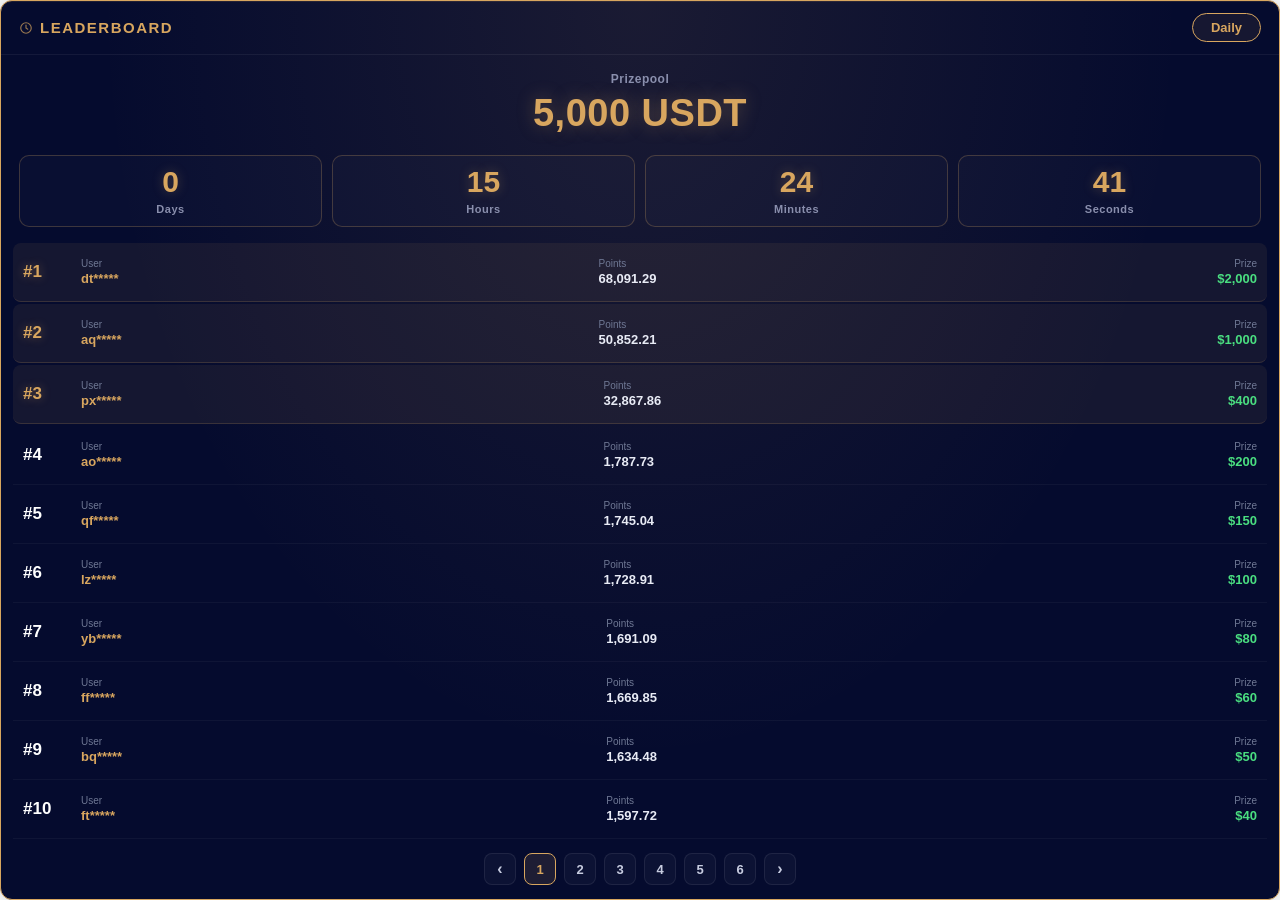
==== commit f3f5d2d8: "Fix leaderboard text overflow on phones; make rows responsive" ====
--- a/leaderboard.html
+++ b/leaderboard.html
@@ -150,11 +150,16 @@
         flex: 1 1 0;
         min-height: 0;
         display: grid;
-        grid-template-columns: clamp(34px, 9vw, 46px) 1.2fr 1fr auto;
+        grid-template-columns: clamp(28px, 7vw, 46px) 1fr 1.2fr auto;
         align-items: center;
-        gap: clamp(6px, 1.6vw, 12px);
-        padding: 0 clamp(6px, 1.5vw, 10px);
+        gap: clamp(4px, 1.4vw, 12px);
+        padding: 0 clamp(5px, 1.3vw, 10px);
         border-bottom: 1px solid rgba(255, 255, 255, 0.04);
+      }
+
+      /* Let grid cells shrink so nowrap numbers never push past the edge */
+      .row > div {
+        min-width: 0;
       }
 
       .row.top {
@@ -182,9 +187,17 @@
       }
 
       .cell-value {
-        font-size: clamp(11px, 2.5vw, 13px);
+        font-size: clamp(10px, 2.4vw, 13px);
         font-weight: 700;
         color: #e8ebf5;
+        white-space: nowrap;
+        overflow: hidden;
+        text-overflow: ellipsis;
+      }
+
+      .cell-label {
+        overflow: hidden;
+        text-overflow: ellipsis;
         white-space: nowrap;
       }
 
@@ -241,6 +254,29 @@
 
       .page-btn.arrow {
         font-size: clamp(13px, 3vw, 16px);
+      }
+
+      /* Narrow phones: shrink so numbers fit on one line without clipping */
+      @media (max-width: 430px) {
+        .cell-value {
+          font-size: 11px;
+        }
+        .cell-label {
+          font-size: 8px;
+        }
+        .rank {
+          font-size: 13px;
+        }
+        .row {
+          gap: 5px;
+          padding: 0 5px;
+        }
+      }
+
+      @media (max-width: 360px) {
+        .cell-value {
+          font-size: 10px;
+        }
       }
     </style>
   </head>
